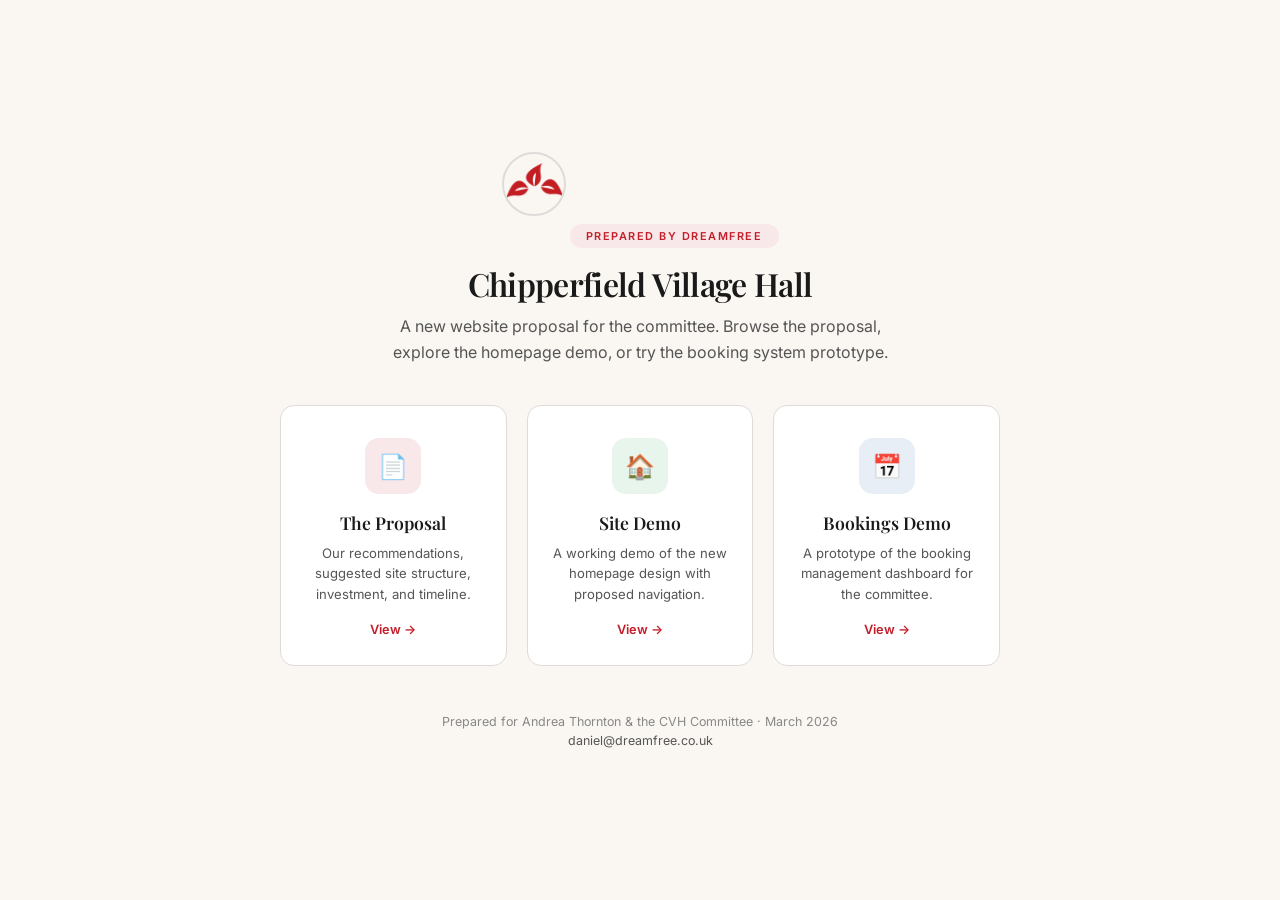
==== index.html @ 19014f47 "Initial commit — CVH website proposal, demos, and landing page Landing page with three entry points:" ====
<!DOCTYPE html>
<html lang="en">
<head>
  <meta charset="UTF-8">
  <meta name="viewport" content="width=device-width, initial-scale=1.0">
  <title>Chipperfield Village Hall — Website Proposal | Dreamfree</title>
  <link rel="preconnect" href="https://fonts.googleapis.com">
  <link rel="preconnect" href="https://fonts.gstatic.com" crossorigin>
  <link href="https://fonts.googleapis.com/css2?family=Playfair+Display:wght@400;500;600;700&family=Inter:wght@300;400;500;600;700&display=swap" rel="stylesheet">
  <link rel="icon" href="images/cropped-flowers-logo.png" type="image/png">
  <style>
    :root {
      --color-primary: #C41E2A;
      --color-primary-dark: #9E1822;
      --color-primary-light: #F9E8E9;
      --color-text: #1A1A1A;
      --color-text-secondary: #555;
      --color-text-muted: #888;
      --color-border: #E0DADA;
      --color-bg: #FFFFFF;
      --color-bg-warm: #FAF7F2;
      --font-heading: 'Playfair Display', Georgia, serif;
      --font-body: 'Inter', -apple-system, system-ui, sans-serif;
    }

    *, *::before, *::after {
      box-sizing: border-box;
      margin: 0;
      padding: 0;
    }

    html {
      font-size: 16px;
      -webkit-font-smoothing: antialiased;
      -moz-osx-font-smoothing: grayscale;
    }

    body {
      font-family: var(--font-body);
      color: var(--color-text);
      background: var(--color-bg-warm);
      min-height: 100vh;
      display: flex;
      flex-direction: column;
      align-items: center;
      justify-content: center;
      padding: 40px 24px;
    }

    .landing {
      max-width: 720px;
      width: 100%;
      text-align: center;
    }

    .landing__logo {
      width: 64px;
      height: 64px;
      border-radius: 50%;
      object-fit: cover;
      border: 2px solid var(--color-border);
      margin-bottom: 24px;
    }

    .landing__badge {
      display: inline-block;
      font-size: 0.68rem;
      font-weight: 600;
      text-transform: uppercase;
      letter-spacing: 0.14em;
      color: var(--color-primary);
      background: var(--color-primary-light);
      padding: 5px 16px;
      border-radius: 100px;
      margin-bottom: 16px;
    }

    .landing__title {
      font-family: var(--font-heading);
      font-size: 2rem;
      font-weight: 600;
      line-height: 1.25;
      letter-spacing: -0.02em;
      margin-bottom: 10px;
    }

    .landing__subtitle {
      font-size: 1rem;
      color: var(--color-text-secondary);
      margin-bottom: 40px;
      line-height: 1.6;
      max-width: 520px;
      margin-left: auto;
      margin-right: auto;
    }

    .cards {
      display: grid;
      grid-template-columns: repeat(3, 1fr);
      gap: 20px;
      margin-bottom: 48px;
    }

    .card {
      background: var(--color-bg);
      border: 1px solid var(--color-border);
      border-radius: 14px;
      padding: 32px 24px 28px;
      text-decoration: none;
      color: inherit;
      display: flex;
      flex-direction: column;
      align-items: center;
      text-align: center;
      transition: transform 0.2s, box-shadow 0.2s, border-color 0.2s;
    }

    .card:hover {
      transform: translateY(-4px);
      box-shadow: 0 12px 32px rgba(0,0,0,.08);
      border-color: var(--color-primary);
    }

    .card__icon {
      width: 56px;
      height: 56px;
      border-radius: 14px;
      display: flex;
      align-items: center;
      justify-content: center;
      font-size: 1.5rem;
      margin-bottom: 18px;
      flex-shrink: 0;
    }

    .card__icon--proposal {
      background: var(--color-primary-light);
      color: var(--color-primary);
    }

    .card__icon--demo {
      background: #E8F5ED;
      color: #1B7340;
    }

    .card__icon--bookings {
      background: #E8EEF5;
      color: #2A5298;
    }

    .card__title {
      font-family: var(--font-heading);
      font-size: 1.1rem;
      font-weight: 600;
      margin-bottom: 8px;
      line-height: 1.3;
    }

    .card__desc {
      font-size: 0.82rem;
      color: var(--color-text-secondary);
      line-height: 1.55;
      flex-grow: 1;
    }

    .card__arrow {
      display: inline-flex;
      align-items: center;
      gap: 6px;
      font-size: 0.8rem;
      font-weight: 600;
      color: var(--color-primary);
      margin-top: 18px;
      transition: gap 0.2s;
    }

    .card:hover .card__arrow {
      gap: 10px;
    }

    .footer {
      font-size: 0.78rem;
      color: var(--color-text-muted);
      text-align: center;
    }

    .footer a {
      color: var(--color-text-secondary);
      text-decoration: none;
    }

    .footer a:hover {
      color: var(--color-primary);
    }

    @media (max-width: 640px) {
      .cards {
        grid-template-columns: 1fr;
        gap: 14px;
      }

      .card {
        flex-direction: row;
        text-align: left;
        padding: 20px;
        gap: 16px;
      }

      .card__icon {
        margin-bottom: 0;
        width: 48px;
        height: 48px;
        font-size: 1.3rem;
      }

      .card__arrow {
        display: none;
      }

      .landing__title {
        font-size: 1.6rem;
      }
    }
  </style>
</head>
<body>

  <div class="landing">
    <img src="images/cropped-flowers-logo.png" alt="Chipperfield Village Hall" class="landing__logo">
    <div class="landing__badge">Prepared by Dreamfree</div>
    <h1 class="landing__title">Chipperfield Village Hall</h1>
    <p class="landing__subtitle">A new website proposal for the committee. Browse the proposal, explore the homepage demo, or try the booking system prototype.</p>

    <div class="cards">
      <a href="proposal.html" class="card">
        <div class="card__icon card__icon--proposal">&#128196;</div>
        <div>
          <div class="card__title">The Proposal</div>
          <p class="card__desc">Our recommendations, suggested site structure, investment, and timeline.</p>
        </div>
        <div class="card__arrow">View &rarr;</div>
      </a>

      <a href="cvh-site-demo.html" class="card">
        <div class="card__icon card__icon--demo">&#127968;</div>
        <div>
          <div class="card__title">Site Demo</div>
          <p class="card__desc">A working demo of the new homepage design with proposed navigation.</p>
        </div>
        <div class="card__arrow">View &rarr;</div>
      </a>

      <a href="admin.html" class="card">
        <div class="card__icon card__icon--bookings">&#128197;</div>
        <div>
          <div class="card__title">Bookings Demo</div>
          <p class="card__desc">A prototype of the booking management dashboard for the committee.</p>
        </div>
        <div class="card__arrow">View &rarr;</div>
      </a>
    </div>

    <div class="footer">
      <p>Prepared for Andrea Thornton &amp; the CVH Committee &middot; March 2026</p>
      <p style="margin-top: 4px;"><a href="mailto:daniel@dreamfree.co.uk">daniel@dreamfree.co.uk</a></p>
    </div>
  </div>

</body>
</html>
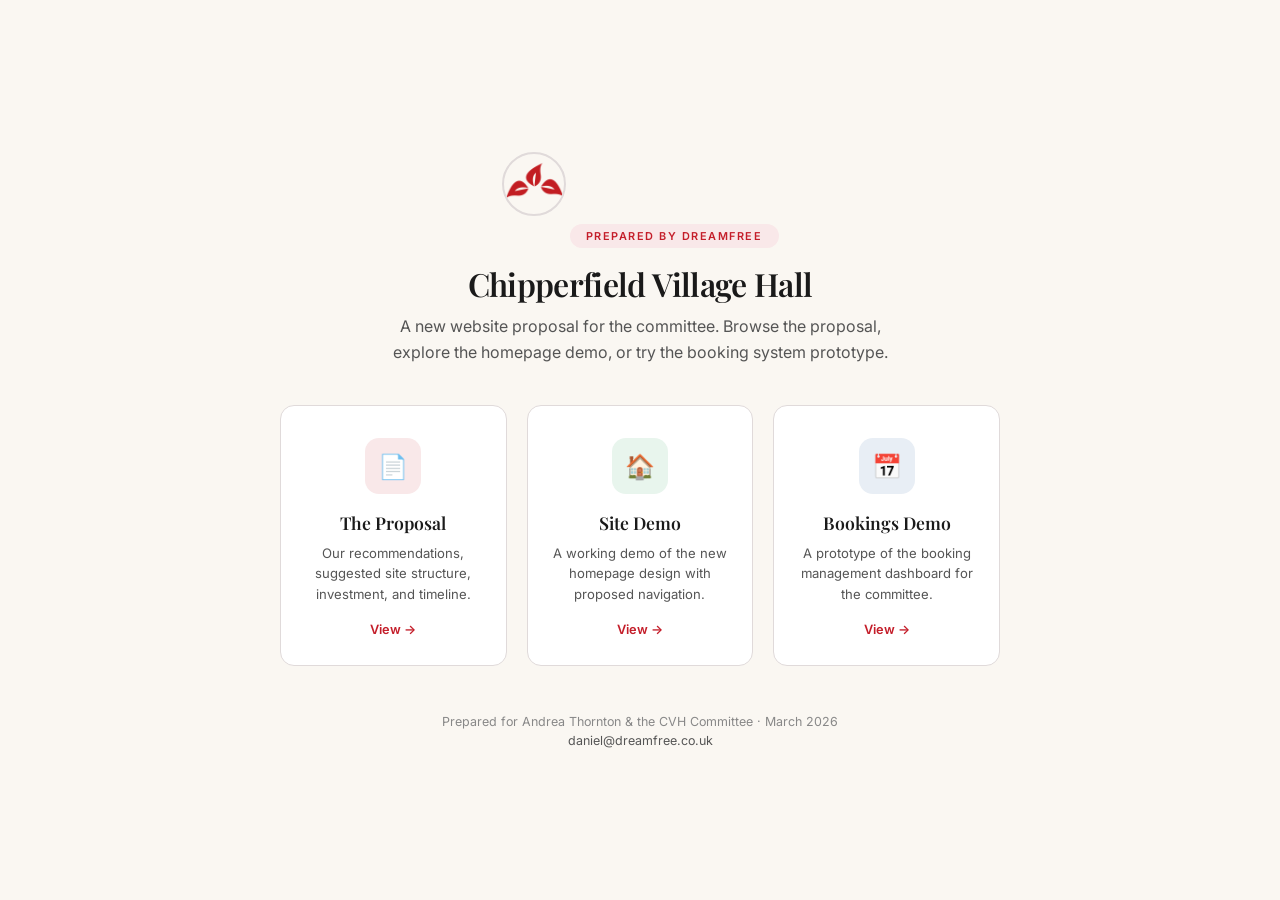
==== commit a03e7800: "Add Microsoft Clarity analytics snippet to all pages" ====
--- a/index.html
+++ b/index.html
@@ -222,6 +222,13 @@
       }
     }
   </style>
+  <script type="text/javascript">
+    (function(c,l,a,r,i,t,y){
+        c[a]=c[a]||function(){(c[a].q=c[a].q||[]).push(arguments)};
+        t=l.createElement(r);t.async=1;t.src="https://www.clarity.ms/tag/"+i;
+        y=l.getElementsByTagName(r)[0];y.parentNode.insertBefore(t,y);
+    })(window, document, "clarity", "script", "vumg7p891a");
+  </script>
 </head>
 <body>
 
